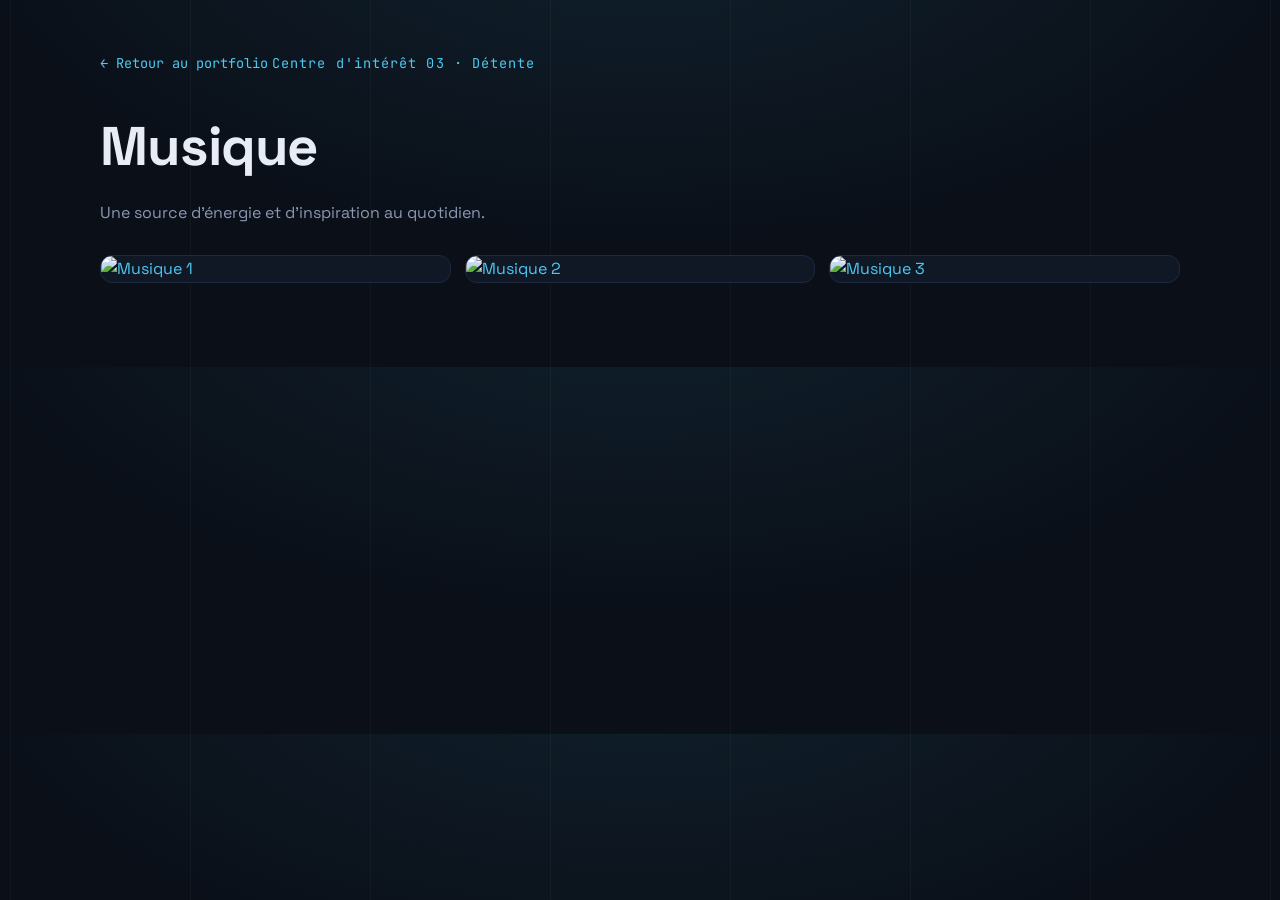
==== centres-interet/musique.html @ 9818811b "Add files via upload" ====
<!DOCTYPE html>
<html lang="fr">
<head>
  <meta charset="UTF-8">
  <meta name="viewport" content="width=device-width, initial-scale=1">
  <title>Musique — Karissy Cissé</title>
  <link rel="preconnect" href="https://fonts.googleapis.com">
  <link rel="preconnect" href="https://fonts.gstatic.com" crossorigin>
  <link href="https://fonts.googleapis.com/css2?family=JetBrains+Mono:wght@400;500;700&family=Space+Grotesk:wght@400;500;700&display=swap" rel="stylesheet">
  <link rel="stylesheet" href="../style.css">
</head>
<body>
<main class="container gallery-page">
  <a class="back" href="../index.html#contact">← Retour au portfolio</a>
  <span class="section-num">Centre d'intérêt 03 · Détente</span>
  <h1>Musique</h1>
  <p class="gallery-intro">Une source d'énergie et d'inspiration au quotidien.</p>
  <div class="gallery">
    <a href="../assets/images/musique1.png"><img src="../assets/images/musique1.png" alt="Musique 1" loading="lazy"></a>
    <a href="../assets/images/musique2.png"><img src="../assets/images/musique2.png" alt="Musique 2" loading="lazy"></a>
    <a href="../assets/images/musique3.png"><img src="../assets/images/musique3.png" alt="Musique 3" loading="lazy"></a>
  </div>

</main>

<div class="lightbox" id="lightbox"><img alt=""></div>

<script>
  // Clic sur une photo : agrandissement. Clic ou Echap : fermeture.
  const box = document.getElementById("lightbox");
  const big = box.querySelector("img");
  document.querySelectorAll(".gallery a").forEach(a => {
    a.addEventListener("click", e => {
      e.preventDefault();
      big.src = a.getAttribute("href");
      big.alt = a.querySelector("img").alt;
      box.classList.add("open");
    });
  });
  box.addEventListener("click", () => box.classList.remove("open"));
  document.addEventListener("keydown", e => { if (e.key === "Escape") box.classList.remove("open"); });
</script>
</body>
</html>
---- style.css ----
/* ===== Thème sombre : change les couleurs ici ===== */
:root {
  --bg: #0a0f18;
  --bg-card: #101826;
  --bg-visual: #14213a;
  --border: #1d2940;
  --text: #e8ecf5;
  --muted: #8a98b3;
  --accent: #4cc9f0;
  --accent-2: #7c83fd;
  --alert: #ff6b6b;
  --radius: 16px;
  --mono: "JetBrains Mono", ui-monospace, "SFMono-Regular", Menlo, monospace;
  --sans: "Space Grotesk", system-ui, -apple-system, "Segoe UI", Roboto, sans-serif;
}

* { box-sizing: border-box; margin: 0; padding: 0; }
html { scroll-behavior: smooth; scroll-padding-top: 90px; }

body {
  background-color: var(--bg);
  background-image:
    radial-gradient(1000px 500px at 50% -100px, rgba(76, 201, 240, .10), transparent 70%),
    linear-gradient(to right, rgba(255,255,255,.03) 1px, transparent 1px);
  background-size: auto, 180px 100%;
  background-position: center top, center top;
  color: var(--text);
  font-family: var(--sans);
  line-height: 1.6;
}

a { color: var(--accent); text-decoration: none; }
a:hover { text-decoration: underline; }

.container { width: min(1080px, 100% - 40px); margin-inline: auto; }

/* ===== Navigation ===== */
header {
  position: sticky; top: 0; z-index: 10;
  background: rgba(10, 15, 24, .88);
  backdrop-filter: blur(10px);
  border-bottom: 1px solid var(--border);
}
nav { display: flex; justify-content: space-between; align-items: center; padding: 12px 0; }
.logo { display: flex; align-items: center; gap: 12px; font-weight: 700; color: var(--text); font-size: 1.05rem; }
.logo:hover { text-decoration: none; }
.logo-badge {
  display: grid; place-items: center; width: 38px; height: 38px; border-radius: 10px;
  background: linear-gradient(135deg, var(--accent), var(--accent-2));
  color: #06101c; font-family: var(--mono); font-weight: 700; font-size: .9rem;
}
nav ul { display: flex; gap: 6px; list-style: none; }
nav ul a {
  display: block; padding: 8px 14px; color: var(--muted);
  font-family: var(--mono); font-size: .78rem; letter-spacing: .12em; text-transform: uppercase;
  border-bottom: 2px solid transparent;
}
nav ul a:hover { color: var(--text); text-decoration: none; }
nav ul a.active { color: var(--text); border-bottom-color: var(--accent); }

/* ===== Sections : gros titres ===== */
section { padding: 70px 0 30px; }
.section-title {
  display: flex; align-items: baseline; gap: 18px;
  padding-bottom: 18px; margin-bottom: 44px; border-bottom: 1px solid var(--border);
}
.section-title b { color: var(--accent); font-family: var(--mono); font-weight: 500; font-size: .95rem; }
.section-title h2 { font-size: clamp(2.2rem, 6vw, 3.6rem); line-height: 1.1; letter-spacing: -.02em; margin: 0; }
.label {
  display: block; margin-bottom: 18px; color: var(--muted);
  font-family: var(--mono); font-size: .78rem; letter-spacing: .16em; text-transform: uppercase;
}

/* ===== Accueil : bannière ===== */
.banner {
  position: relative; overflow: hidden;
  min-height: 330px; border-radius: 18px;
  background:
    radial-gradient(600px 300px at 85% 0%, rgba(124, 131, 253, .35), transparent 70%),
    linear-gradient(135deg, #1a2b52 0%, #23396b 100%);
  border: 1px solid #2c4377;
  padding: 28px 32px 90px;
  display: flex; flex-direction: column; justify-content: space-between;
}
.banner-top { display: flex; justify-content: space-between; align-items: flex-start; gap: 20px; flex-wrap: wrap; }
.tech-chips { display: flex; gap: 10px; flex-wrap: wrap; }
.tech-chips span {
  background: rgba(8, 14, 28, .55); border: 1px solid rgba(255,255,255,.18);
  border-radius: 10px; padding: 8px 14px;
  font-family: var(--mono); font-size: .8rem; color: #dfe8ff;
}
.banner-hint { font-family: var(--mono); font-size: .8rem; color: #cfd9f5; letter-spacing: .08em; }
.banner-hint:hover { color: #fff; text-decoration: none; }
.name-card {
  align-self: center; background: #fff; color: #0a0f18;
  border-radius: 14px; padding: 18px 40px; margin: 18px 0 14px;
  font-size: clamp(1.4rem, 5vw, 2.8rem); font-weight: 700; letter-spacing: .22em;
  text-transform: uppercase; text-align: center;
  box-shadow: 0 14px 30px rgba(0, 0, 0, .35);
}
.banner-role { text-align: center; color: #e7eeff; font-size: .8rem; font-weight: 600; letter-spacing: .3em; text-transform: uppercase; }

.avatar {
  position: relative; z-index: 2;
  width: 190px; height: 190px; margin: -95px 0 0 44px;
  border-radius: 50%; object-fit: cover; display: block;
  border: 5px solid #23396b; background: var(--bg-card);
  box-shadow: 0 0 0 2px var(--bg);
}

.hero-info { display: grid; grid-template-columns: 1.5fr 1fr; gap: 50px; align-items: end; margin-top: 10px; }
.hero-info h1 { font-size: clamp(2.8rem, 9vw, 5.6rem); line-height: 1; letter-spacing: -.03em; }
.hero-info h1 span { background: linear-gradient(90deg, var(--accent), var(--accent-2)); -webkit-background-clip: text; background-clip: text; color: transparent; }
.eyebrow { margin-top: 16px; color: var(--muted); font-family: var(--mono); font-size: .85rem; letter-spacing: .14em; text-transform: uppercase; }
.intro { margin-top: 20px; color: var(--muted); max-width: 56ch; font-size: 1.05rem; }

.buttons { display: flex; gap: 12px; margin-top: 28px; flex-wrap: wrap; }
.btn { padding: 12px 22px; border-radius: 10px; font-weight: 600; border: 1px solid var(--accent); }
.btn.primary { background: var(--accent); color: #04121c; }
.btn.ghost { color: var(--accent); }
.btn:hover { text-decoration: none; opacity: .85; }

.facts { list-style: none; }
.facts li { padding: 16px 0; border-top: 1px solid var(--border); }
.facts li:last-child { border-bottom: 1px solid var(--border); }
.facts strong { display: block; font-family: var(--mono); font-size: 1.35rem; letter-spacing: .02em; }
.facts span { color: var(--muted); font-family: var(--mono); font-size: .78rem; letter-spacing: .12em; text-transform: uppercase; }

/* ===== Icône carrée (monogramme) ===== */
.icon {
  display: grid; place-items: center; flex: none;
  width: 52px; height: 52px; border-radius: 12px;
  background: #0a111e; border: 1px solid var(--border);
  color: var(--accent); font-family: var(--mono); font-weight: 700; font-size: .9rem;
}

/* ===== Cartes projet ===== */
.grid { display: grid; grid-template-columns: repeat(auto-fit, minmax(300px, 1fr)); gap: 24px; }
.project {
  display: flex; flex-direction: column; overflow: hidden;
  background: var(--bg-card); border: 1px solid var(--border);
  border-radius: var(--radius);
  transition: transform .2s, border-color .2s, box-shadow .2s;
}
.project:hover { transform: translateY(-5px); border-color: var(--accent); box-shadow: 0 18px 40px rgba(0,0,0,.35); }
.visual {
  height: 190px; border-bottom: 1px solid var(--border);
  background:
    linear-gradient(rgba(255,255,255,.04) 1px, transparent 1px) 0 0 / 100% 38px,
    linear-gradient(90deg, rgba(255,255,255,.04) 1px, transparent 1px) 0 0 / 38px 100%,
    var(--bg-visual);
}
.visual svg { width: 100%; height: 100%; display: block; }
.card-body { padding: 26px; display: flex; flex-direction: column; flex: 1; }
.card-meta { display: flex; align-items: center; gap: 16px; margin-bottom: 18px; }
.tag { color: var(--muted); font-family: var(--mono); font-size: .72rem; letter-spacing: .12em; text-transform: uppercase; line-height: 1.5; }
.project h3 { font-size: 1.3rem; text-transform: uppercase; line-height: 1.25; margin-bottom: 8px; }
.project h3 a { color: var(--text); }
.project h3 a:hover { text-decoration: none; color: var(--accent); }
.project .sub { color: var(--text); font-weight: 500; margin-bottom: 10px; }
.project p { color: var(--muted); font-size: .96rem; margin-bottom: 20px; }
.more { margin-top: auto; font-family: var(--mono); font-size: .8rem; letter-spacing: .14em; text-transform: uppercase; }

/* ===== Compétences + parcours ===== */
.skills-layout { display: grid; grid-template-columns: 1fr 1fr; gap: 70px; }
.skill-list { list-style: none; margin-bottom: 36px; }
.skill-list li {
  display: flex; align-items: center; gap: 18px;
  padding: 12px 0; border-bottom: 1px solid var(--border);
  font-size: 1.1rem;
}
.skill-list .icon { width: 44px; height: 44px; font-size: .8rem; }
.skill-list small { display: block; color: var(--muted); font-size: .88rem; }

.timeline { border-left: 1px solid var(--border); padding-left: 34px; }
.t-item { position: relative; margin-bottom: 38px; }
.t-item::before {
  content: ""; position: absolute; left: -39px; top: 9px;
  width: 9px; height: 9px; background: var(--accent);
}
.t-item h3 { font-size: 1.4rem; line-height: 1.25; }
.t-item .when { margin-top: 6px; color: var(--muted); font-family: var(--mono); font-size: .8rem; letter-spacing: .12em; text-transform: uppercase; }
.t-item p { margin-top: 14px; color: var(--muted); }

/* ===== Contact ===== */
.contact-box { background: var(--bg-card); border: 1px solid var(--border); border-radius: var(--radius); padding: 34px; }
.contact-box p { color: var(--muted); font-size: 1.05rem; }
.contact-links { display: flex; gap: 12px; flex-wrap: wrap; margin-top: 22px; }
.contact-links a { border: 1px solid var(--border); border-radius: 10px; padding: 11px 20px; color: var(--text); font-family: var(--mono); font-size: .85rem; }
.contact-links a:hover { border-color: var(--accent); color: var(--accent); text-decoration: none; }

footer { text-align: center; color: var(--muted); font-family: var(--mono); font-size: .8rem; padding: 50px 0 30px; }

/* ===== Pages projet ===== */
.project-page { padding-top: 60px; padding-bottom: 60px; max-width: 760px; }
.project-page h1 { font-size: 2.2rem; margin: 8px 0 10px; letter-spacing: -.02em; }
.project-page h2 { font-size: 1.25rem; margin: 34px 0 10px; }
.project-page p, .project-page li { color: var(--muted); }
.project-page ul { padding-left: 20px; }
.project-page .section-num { color: var(--accent); font-family: var(--mono); font-size: .85rem; }
.project-page code, pre {
  background: var(--bg-card); border: 1px solid var(--border);
  border-radius: 8px; font-family: var(--mono); font-size: .88rem;
}
.project-page code { padding: 1px 6px; }
pre { padding: 14px; overflow-x: auto; color: var(--text); }
.back { display: inline-block; margin-bottom: 20px; font-family: var(--mono); font-size: .85rem; }

/* ===== Mobile ===== */
@media (max-width: 800px) {
  nav ul { gap: 0; }
  nav ul a { padding: 8px 8px; font-size: .68rem; letter-spacing: .06em; }
  .logo-text { display: none; }
  .banner { padding: 20px 18px 80px; min-height: 280px; }
  .name-card { padding: 14px 18px; letter-spacing: .1em; }
  .avatar { width: 140px; height: 140px; margin: -70px 0 0 20px; }
  .hero-info, .skills-layout { grid-template-columns: 1fr; gap: 36px; }
  .section-title { gap: 12px; }
}

/* ===== Centres d'intérêt ===== */
.interests .project:hover { transform: translateY(-5px); }
.interests .visual { height: 170px; }
.interests .card-body p { margin-bottom: 4px; }
.visual img { width: 100%; height: 100%; object-fit: cover; display: block; }

/* ===== Pages galerie ===== */
.visual.multi { display: flex; gap: 2px; }
.visual.multi img { flex: 1; min-width: 0; width: auto; height: 100%; object-fit: cover; }

.gallery-page { padding-top: 50px; padding-bottom: 70px; }
.gallery-page h1 { font-size: clamp(2.2rem, 6vw, 3.4rem); margin: 8px 0 10px; letter-spacing: -.02em; }
.gallery-page .section-num { color: var(--accent); font-family: var(--mono); font-size: .85rem; letter-spacing: .08em; }
.gallery-intro { color: var(--muted); margin-bottom: 30px; max-width: 60ch; }
.gallery-label { margin-top: 34px; }

.gallery { column-width: 260px; column-gap: 14px; }
.gallery a {
  display: block; margin-bottom: 14px; break-inside: avoid;
  border-radius: 12px; overflow: hidden; border: 1px solid var(--border);
  background: var(--bg-card);
}
.gallery img { width: 100%; height: auto; display: block; transition: transform .3s; }
.gallery a:hover img { transform: scale(1.04); }
.gallery a:hover { border-color: var(--accent); }

.lightbox {
  position: fixed; inset: 0; z-index: 50; padding: 20px;
  background: rgba(5, 8, 14, .93);
  display: none; place-items: center; cursor: zoom-out;
}
.lightbox.open { display: grid; }
.lightbox img { max-width: 100%; max-height: 92vh; border-radius: 10px; }
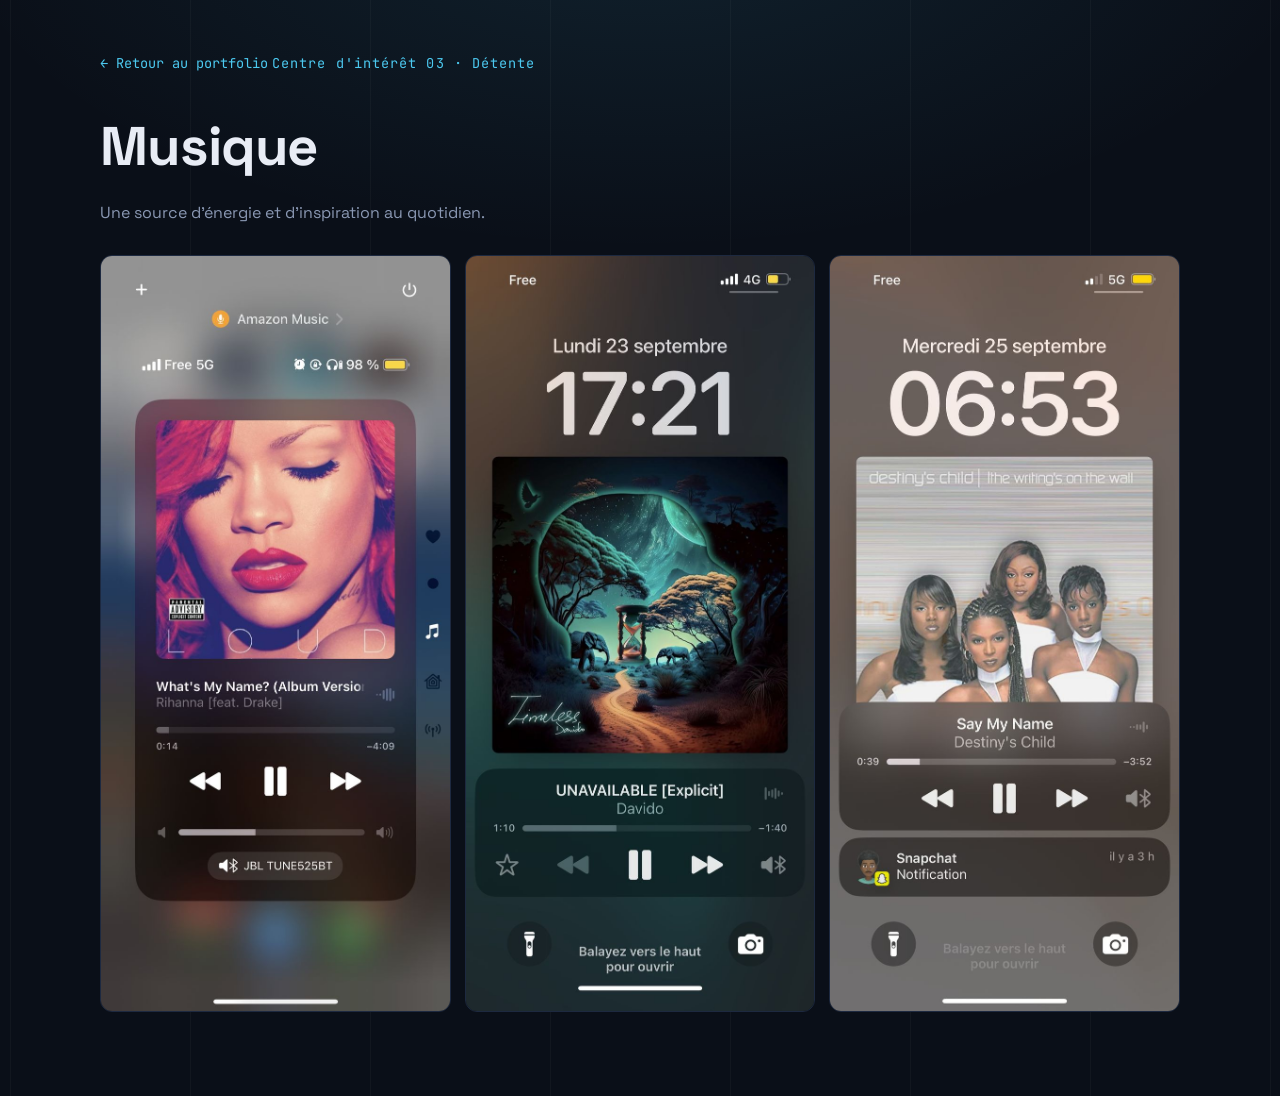
==== commit e63345af: "Add files via upload" ====
--- a/centres-interet/musique.html
+++ b/centres-interet/musique.html
@@ -16,9 +16,9 @@
   <h1>Musique</h1>
   <p class="gallery-intro">Une source d'énergie et d'inspiration au quotidien.</p>
   <div class="gallery">
-    <a href="../assets/images/musique1.png"><img src="../assets/images/musique1.png" alt="Musique 1" loading="lazy"></a>
-    <a href="../assets/images/musique2.png"><img src="../assets/images/musique2.png" alt="Musique 2" loading="lazy"></a>
-    <a href="../assets/images/musique3.png"><img src="../assets/images/musique3.png" alt="Musique 3" loading="lazy"></a>
+    <a href="../assets/images/musique1.jpg"><img src="../assets/images/musique1.jpg" alt="Musique 1" loading="lazy"></a>
+    <a href="../assets/images/musique2.jpg"><img src="../assets/images/musique2.jpg" alt="Musique 2" loading="lazy"></a>
+    <a href="../assets/images/musique3.jpg"><img src="../assets/images/musique3.jpg" alt="Musique 3" loading="lazy"></a>
   </div>
 
 </main>
